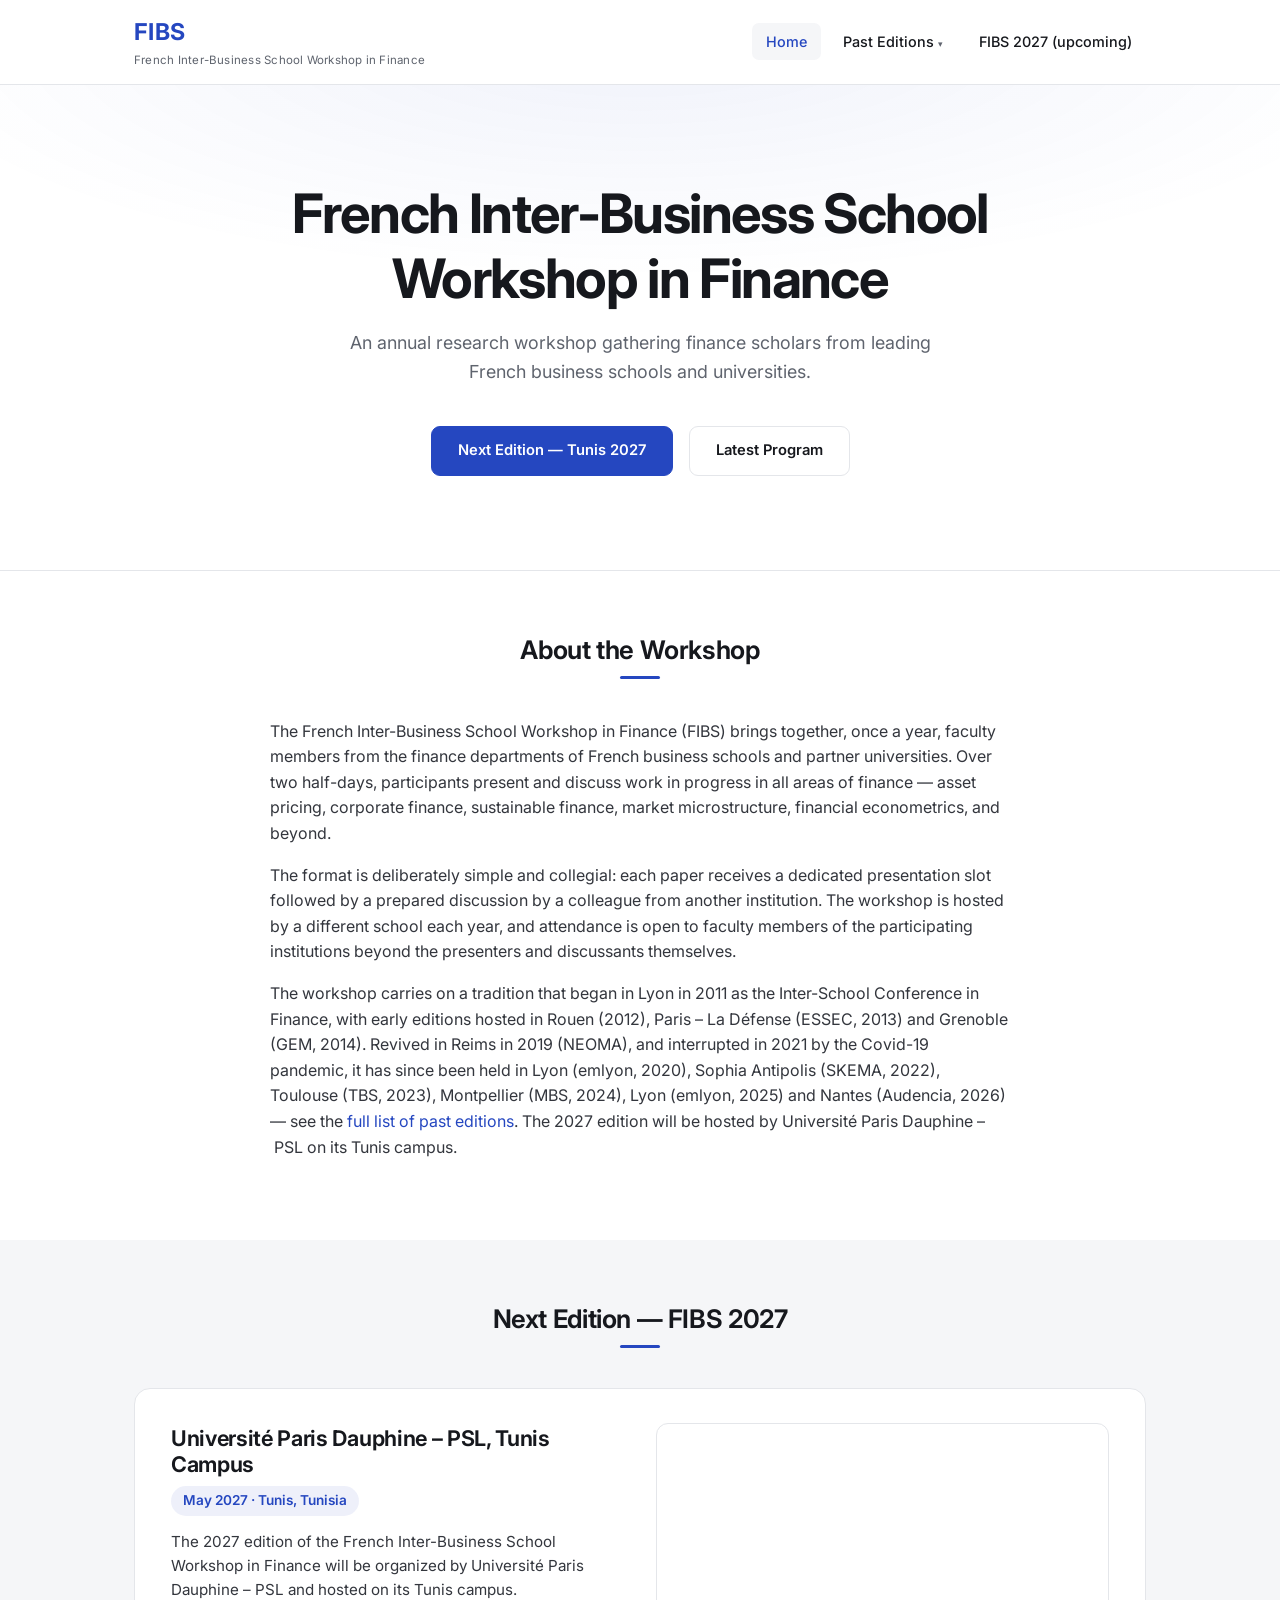
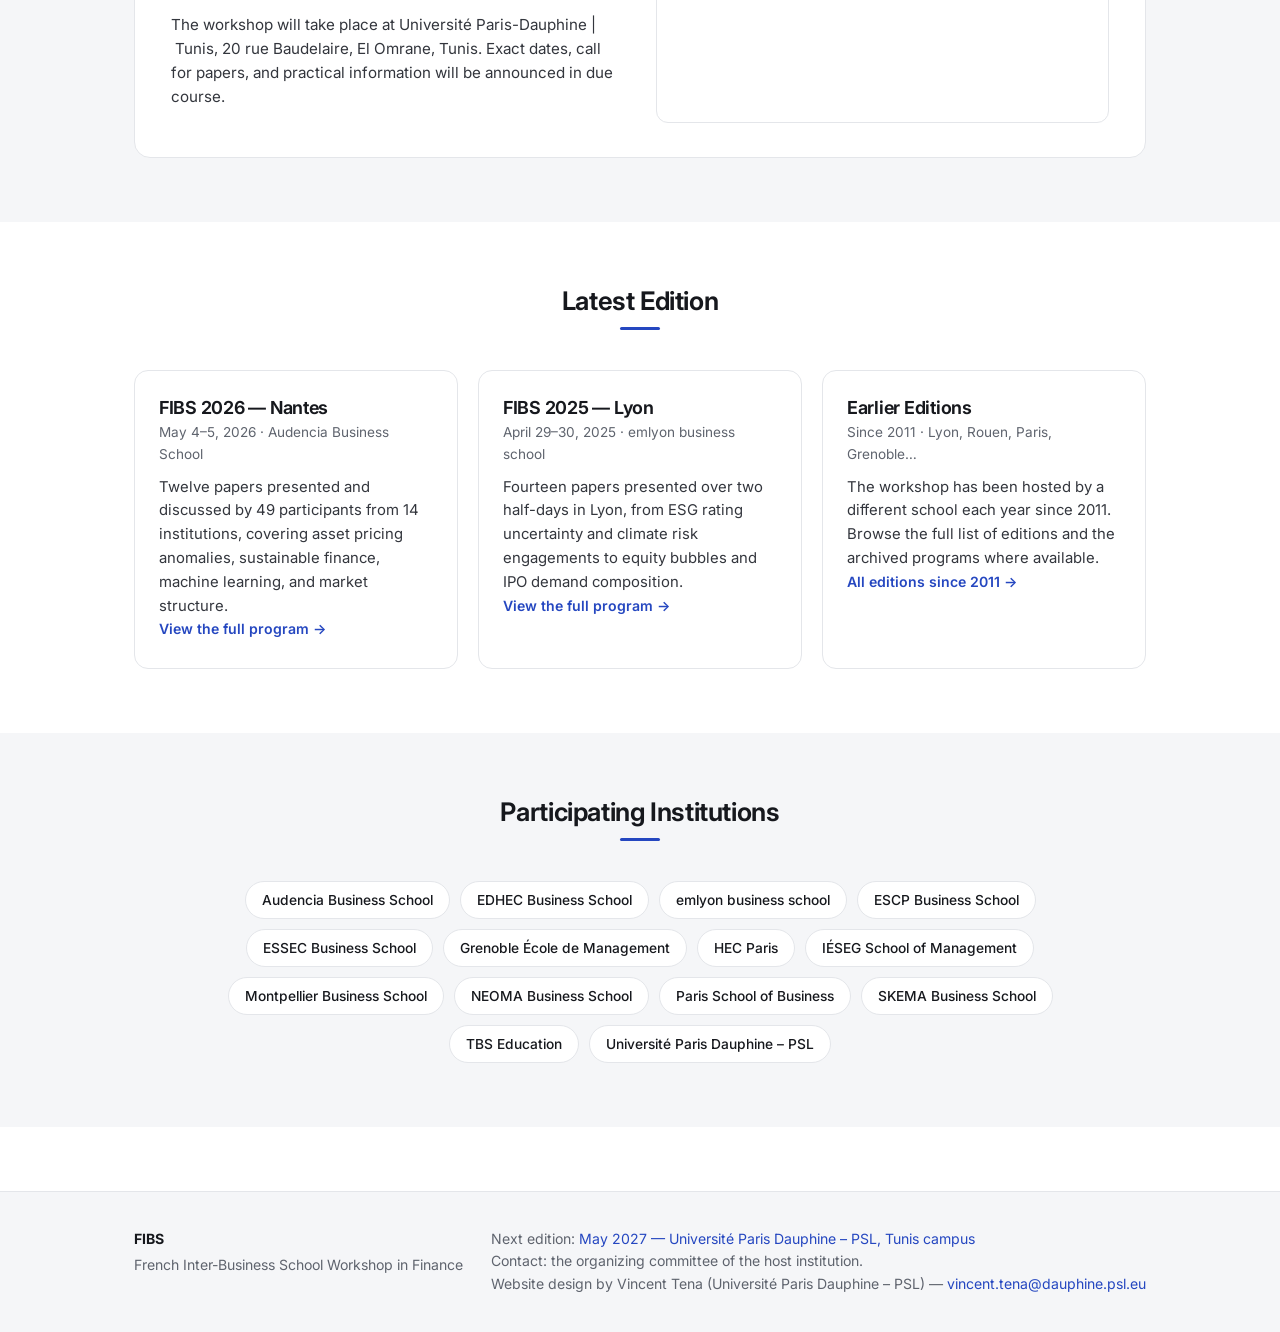
==== index.html @ bb39ef99 "Add files via upload" ====
<!DOCTYPE html>
<html lang="en">
<head>
<meta charset="UTF-8">
<meta name="viewport" content="width=device-width, initial-scale=1.0">
<title>FIBS — French Inter-Business School Workshop in Finance</title>
<meta name="description" content="The French Inter-Business School Workshop in Finance (FIBS) is an annual academic workshop gathering finance researchers from leading French business schools.">
<link rel="preconnect" href="https://fonts.googleapis.com">
<link href="https://fonts.googleapis.com/css2?family=EB+Garamond:ital,wght@0,400;0,500;0,600;1,400&family=Source+Serif+4:ital,wght@0,400;0,600;1,400&display=swap" rel="stylesheet">
<link rel="stylesheet" href="style.css">
</head>
<body>

<header class="site-header">
  <div class="container">
    <div class="brand">
      <a href="index.html"><span class="acronym">FIBS</span></a>
      <span class="full-name">French Inter-Business School Workshop in Finance</span>
    </div>
    <nav class="main-nav">
      <a href="index.html" class="active">Home</a>
      <div class="dropdown">
        <a href="#">Past Editions <span class="caret">▾</span></a>
        <div class="dropdown-menu">
          <a href="fibs-2026.html">FIBS 2026 — Nantes</a>
          <a href="fibs-2025.html">FIBS 2025 — Lyon</a>
          <a href="fibs-2024.html">FIBS 2024 — Montpellier</a>
          <a href="fibs-2023.html">FIBS 2023 — Toulouse</a>
          <a href="fibs-2022.html">IBSFS 2022 — Sophia Antipolis</a>
          <a href="past-editions.html">All editions since 2011 →</a>
        </div>
      </div>
      <a href="index.html#next-edition">FIBS 2027 (upcoming)</a>
    </nav>
  </div>
</header>

<div class="hero">
  <div class="ornament">❦</div>
  <h1>French Inter-Business School<br>Workshop in Finance</h1>
  <p class="subtitle">An annual research workshop gathering finance scholars from leading French business schools and universities.</p>
  <a class="btn solid" href="index.html#next-edition">Next Edition — Tunis 2027</a>
  <a class="btn" href="fibs-2026.html">Latest Program</a>
</div>

<section>
  <div class="container">
    <h2 class="section-title">About the Workshop</h2>
    <div class="section-rule"></div>
    <div class="lead">
      <p>The French Inter-Business School Workshop in Finance (FIBS) brings together, once a year, faculty members from the finance departments of French business schools and partner universities. Over two half-days, participants present and discuss work in progress in all areas of finance — asset pricing, corporate finance, sustainable finance, market microstructure, financial econometrics, and beyond.</p>
      <p>The format is deliberately simple and collegial: each paper receives a dedicated presentation slot followed by a prepared discussion by a colleague from another institution. The workshop is hosted by a different school each year, and attendance is open to faculty members of the participating institutions beyond the presenters and discussants themselves.</p>
      <p>The workshop carries on a tradition that began in Lyon in 2011 as the Inter-School Conference in Finance, with early editions hosted in Rouen (2012), Paris&nbsp;–&nbsp;La&nbsp;Défense (ESSEC, 2013) and Grenoble (GEM, 2014). Revived in Reims in 2019 (NEOMA), and interrupted in 2021 by the Covid-19 pandemic, it has since been held in Lyon (emlyon, 2020), Sophia Antipolis (SKEMA, 2022), Toulouse (TBS, 2023), Montpellier (MBS, 2024), Lyon (emlyon, 2025) and Nantes (Audencia, 2026) — see the <a href="past-editions.html">full list of past editions</a>. The 2027 edition will be hosted by Université Paris Dauphine&nbsp;–&nbsp;PSL on its Tunis campus.</p>
    </div>
  </div>
</section>

<section class="alt" id="next-edition">
  <div class="container">
    <h2 class="section-title">Next Edition — FIBS 2027</h2>
    <div class="section-rule"></div>
    <div class="announce">
      <div>
        <h3>Université Paris Dauphine – PSL, Tunis Campus</h3>
        <div class="when">May 2027 · Tunis, Tunisia</div>
        <p>The 2027 edition of the French Inter-Business School Workshop in Finance will be organized by Université Paris Dauphine&nbsp;–&nbsp;PSL and hosted on its Tunis campus.</p>
        <p>The workshop will take place at Université Paris-Dauphine&nbsp;|&nbsp;Tunis, 20 rue Baudelaire, El Omrane, Tunis. Exact dates, call for papers, and practical information will be announced in due course.</p>
      </div>
      <div class="map-frame">
        <iframe title="Map — Université Paris-Dauphine Tunis"
          src="https://www.google.com/maps?q=Universit%C3%A9%20Paris-Dauphine%20Tunis%2C%2020%20Rue%20Baudelaire%2C%20El%20Omrane%2C%20Tunis&output=embed"
          loading="lazy" referrerpolicy="no-referrer-when-downgrade" allowfullscreen></iframe>
      </div>
    </div>
  </div>
</section>

<section>
  <div class="container">
    <h2 class="section-title">Latest Edition</h2>
    <div class="section-rule"></div>
    <div class="card-grid">
      <div class="card">
        <h3>FIBS 2026 — Nantes</h3>
        <div class="meta">May 4–5, 2026 · Audencia Business School</div>
        <p>Twelve papers presented and discussed by 49 participants from 14 institutions, covering asset pricing anomalies, sustainable finance, machine learning, and market structure.</p>
        <p><a class="more" href="fibs-2026.html">View the full program →</a></p>
      </div>
      <div class="card">
        <h3>FIBS 2025 — Lyon</h3>
        <div class="meta">April 29–30, 2025 · emlyon business school</div>
        <p>Fourteen papers presented over two half-days in Lyon, from ESG rating uncertainty and climate risk engagements to equity bubbles and IPO demand composition.</p>
        <p><a class="more" href="fibs-2025.html">View the full program →</a></p>
      </div>
      <div class="card">
        <h3>Earlier Editions</h3>
        <div class="meta">Since 2011 · Lyon, Rouen, Paris, Grenoble…</div>
        <p>The workshop has been hosted by a different school each year since 2011. Browse the full list of editions and the archived programs where available.</p>
        <p><a class="more" href="past-editions.html">All editions since 2011 →</a></p>
      </div>
    </div>
  </div>
</section>

<section class="alt">
  <div class="container">
    <h2 class="section-title">Participating Institutions</h2>
    <div class="section-rule"></div>
    <div class="schools">
      <span class="school-chip">Audencia Business School</span>
      <span class="school-chip">EDHEC Business School</span>
      <span class="school-chip">emlyon business school</span>
      <span class="school-chip">ESCP Business School</span>
      <span class="school-chip">ESSEC Business School</span>
      <span class="school-chip">Grenoble École de Management</span>
      <span class="school-chip">HEC Paris</span>
      <span class="school-chip">IÉSEG School of Management</span>
      <span class="school-chip">Montpellier Business School</span>
      <span class="school-chip">NEOMA Business School</span>
      <span class="school-chip">Paris School of Business</span>
      <span class="school-chip">SKEMA Business School</span>
      <span class="school-chip">TBS Education</span>
      <span class="school-chip">Université Paris Dauphine – PSL</span>
    </div>
  </div>
</section>

<footer>
  <div class="container">
    <div>
      <div class="foot-title">FIBS</div>
      French Inter-Business School Workshop in Finance
    </div>
    <div>
      Next edition: <a href="index.html#next-edition">May 2027 — Université Paris Dauphine – PSL, Tunis campus</a><br>
      Contact: the organizing committee of the host institution.<br>
      Website design by Vincent Tena (Université Paris Dauphine – PSL) — <a href="mailto:vincent.tena@dauphine.psl.eu">vincent.tena@dauphine.psl.eu</a>
    </div>
  </div>
</footer>

</body>
</html>
---- style.css ----
/* ===========================================================
   FIBS — Template 2 : Moderne épuré
   Sans-serif, fond blanc, un seul accent de couleur
   =========================================================== */
@import url('https://fonts.googleapis.com/css2?family=Inter:ital,opsz,wght@0,14..32,400;0,14..32,500;0,14..32,600;0,14..32,700;1,14..32,400&display=swap');

:root {
  --accent: #2547c0;        /* bleu de France */
  --accent-dark: #1b3590;
  --ink: #16181d;
  --muted: #5f646e;
  --bg: #ffffff;
  --bg-soft: #f5f6f8;
  --rule: #e4e6ea;
  --card: #ffffff;
}

* { margin: 0; padding: 0; box-sizing: border-box; }

html { scroll-behavior: smooth; }

body {
  font-family: "Inter", -apple-system, "Segoe UI", Helvetica, Arial, sans-serif;
  background: var(--bg);
  color: var(--ink);
  line-height: 1.6;
  font-size: 16px;
}

h1, h2, h3, h4 {
  font-family: "Inter", sans-serif;
  font-weight: 650;
  color: var(--ink);
  line-height: 1.2;
  letter-spacing: -0.015em;
}

a { color: var(--accent); text-decoration: none; }
a:hover { text-decoration: underline; }

.container { max-width: 1060px; margin: 0 auto; padding: 0 24px; }

/* ---------- Header ---------- */
.site-header {
  background: #fff;
  border-bottom: 1px solid var(--rule);
  position: sticky;
  top: 0;
  z-index: 100;
}

.site-header .container {
  display: flex;
  align-items: center;
  justify-content: space-between;
  flex-wrap: wrap;
  padding-top: 14px;
  padding-bottom: 14px;
}

.brand a { text-decoration: none; }

.brand .acronym {
  font-size: 1.45rem;
  font-weight: 700;
  letter-spacing: 0.02em;
  color: var(--accent);
}

.brand .full-name {
  display: block;
  font-size: 0.72rem;
  color: var(--muted);
  letter-spacing: 0.02em;
}

nav.main-nav { display: flex; gap: 8px; flex-wrap: wrap; align-items: center; }

nav.main-nav a {
  color: var(--ink);
  font-size: 0.9rem;
  font-weight: 500;
  padding: 7px 14px;
  border-radius: 7px;
}

nav.main-nav a:hover { background: var(--bg-soft); text-decoration: none; }
nav.main-nav a.active { background: var(--bg-soft); color: var(--accent); }

/* Dropdown */
.dropdown { position: relative; }

.dropdown > a .caret { font-size: 0.65em; color: var(--muted); }

.dropdown-menu {
  display: none;
  position: absolute;
  top: 100%;
  left: 0;
  margin-top: 4px;
  background: #fff;
  border: 1px solid var(--rule);
  border-radius: 10px;
  min-width: 230px;
  z-index: 50;
  padding: 6px;
  box-shadow: 0 10px 30px rgba(20, 24, 40, 0.12);
}

.dropdown::after { content: ""; position: absolute; top: 100%; left: 0; right: 0; height: 8px; }

.dropdown:hover .dropdown-menu,
.dropdown:focus-within .dropdown-menu { display: block; }

.dropdown-menu a {
  display: block;
  padding: 8px 12px;
  border-radius: 6px;
  font-size: 0.88rem;
  color: var(--ink);
}

.dropdown-menu a:hover { background: var(--bg-soft); }
.dropdown-menu a.active { color: var(--accent); background: var(--bg-soft); }

/* ---------- Hero ---------- */
.hero {
  text-align: center;
  padding: 96px 24px 88px;
  background:
    radial-gradient(ellipse 60% 50% at 50% -10%, rgba(37, 71, 192, 0.07), transparent),
    #fff;
  border-bottom: 1px solid var(--rule);
}

.hero .ornament { display: none; }

.hero h1 {
  font-size: clamp(2.1rem, 5vw, 3.4rem);
  font-weight: 700;
  letter-spacing: -0.03em;
  margin-bottom: 18px;
}

.hero .subtitle {
  color: var(--muted);
  font-size: 1.12rem;
  max-width: 620px;
  margin: 0 auto 34px;
}

.btn {
  display: inline-block;
  margin: 6px 6px;
  padding: 12px 26px;
  border-radius: 9px;
  border: 1px solid var(--rule);
  color: var(--ink);
  font-size: 0.92rem;
  font-weight: 600;
  transition: all 0.15s;
}

.btn:hover { border-color: var(--accent); color: var(--accent); text-decoration: none; }

.btn.solid { background: var(--accent); border-color: var(--accent); color: #fff; }
.btn.solid:hover { background: var(--accent-dark); color: #fff; }

/* ---------- Sections ---------- */
section { padding: 64px 0; }

section.alt { background: var(--bg-soft); }

.section-title { font-size: 1.6rem; text-align: center; margin-bottom: 10px; }

.section-rule { width: 40px; height: 3px; border-radius: 2px; background: var(--accent); margin: 0 auto 40px; }

.lead { max-width: 740px; margin: 0 auto; }

.lead p { margin-bottom: 16px; color: #33363d; }

/* ---------- Cards ---------- */
.card-grid {
  display: grid;
  grid-template-columns: repeat(auto-fit, minmax(270px, 1fr));
  gap: 20px;
}

.card {
  background: var(--card);
  border: 1px solid var(--rule);
  border-radius: 14px;
  padding: 26px 24px;
  transition: box-shadow 0.15s, transform 0.15s;
}

.card:hover { box-shadow: 0 12px 30px rgba(20, 24, 40, 0.08); transform: translateY(-2px); }

.card h3 { font-size: 1.12rem; margin-bottom: 4px; }

.card .meta { color: var(--muted); font-size: 0.85rem; margin-bottom: 10px; }

.card p { font-size: 0.93rem; color: #33363d; }

.card a.more { font-size: 0.88rem; font-weight: 600; }

/* ---------- Announcement ---------- */
.announce {
  background: var(--card);
  border: 1px solid var(--rule);
  border-radius: 16px;
  padding: 34px 36px;
  display: grid;
  grid-template-columns: 1fr 1fr;
  gap: 32px;
  align-items: center;
}

.announce h3 { font-size: 1.35rem; margin-bottom: 8px; }

.announce .when {
  display: inline-block;
  background: rgba(37, 71, 192, 0.08);
  color: var(--accent);
  font-size: 0.85rem;
  font-weight: 600;
  padding: 4px 12px;
  border-radius: 999px;
  margin-bottom: 14px;
}

.announce p { margin-bottom: 10px; font-size: 0.95rem; color: #33363d; }

.map-frame { width: 100%; height: 300px; border-radius: 12px; overflow: hidden; border: 1px solid var(--rule); }

.map-frame iframe { width: 100%; height: 100%; border: 0; }

@media (max-width: 760px) { .announce { grid-template-columns: 1fr; } }

/* ---------- Schools ---------- */
.schools {
  display: flex;
  flex-wrap: wrap;
  justify-content: center;
  gap: 10px;
  max-width: 860px;
  margin: 0 auto;
}

.school-chip {
  background: #fff;
  border: 1px solid var(--rule);
  border-radius: 999px;
  padding: 7px 16px;
  font-size: 0.86rem;
  font-weight: 500;
  color: var(--ink);
}

/* ---------- Page head ---------- */
.page-head {
  text-align: center;
  padding: 60px 24px 52px;
  background:
    radial-gradient(ellipse 60% 60% at 50% -10%, rgba(37, 71, 192, 0.07), transparent),
    #fff;
  border-bottom: 1px solid var(--rule);
}

.page-head h1 { font-size: 2.1rem; letter-spacing: -0.02em; }

.page-head .sub { color: var(--muted); margin-top: 8px; font-size: 0.98rem; }

/* ---------- Program tables ---------- */
.day-title { font-size: 1.25rem; margin: 44px 0 4px; }

.day-title small { color: var(--muted); font-size: 0.88rem; font-weight: 400; }

table.program {
  width: 100%;
  border-collapse: separate;
  border-spacing: 0;
  margin-top: 14px;
  background: #fff;
  border: 1px solid var(--rule);
  border-radius: 12px;
  overflow: hidden;
}

table.program th {
  background: var(--bg-soft);
  color: var(--muted);
  text-align: left;
  font-weight: 600;
  font-size: 0.78rem;
  text-transform: uppercase;
  letter-spacing: 0.06em;
  padding: 10px 16px;
}

table.program td {
  padding: 13px 16px;
  border-top: 1px solid var(--rule);
  vertical-align: top;
  font-size: 0.92rem;
}

table.program td.time {
  white-space: nowrap;
  color: var(--accent);
  font-weight: 600;
  font-size: 0.84rem;
  width: 120px;
}

table.program tr.break td { background: var(--bg-soft); color: var(--muted); font-size: 0.88rem; }

table.program .paper { font-weight: 600; }

table.program .who { color: #33363d; }

table.program .disc { color: var(--muted); font-size: 0.85rem; }

/* ---------- Participants ---------- */
.participants-grid {
  display: grid;
  grid-template-columns: repeat(auto-fill, minmax(215px, 1fr));
  gap: 16px;
  margin-top: 20px;
}

.pgroup {
  background: #fff;
  border: 1px solid var(--rule);
  border-radius: 12px;
  padding: 16px 18px;
}

.pgroup h4 {
  font-size: 0.92rem;
  color: var(--accent);
  padding-bottom: 6px;
  border-bottom: 1px solid var(--rule);
  margin-bottom: 8px;
}

.pgroup ul { list-style: none; }

.pgroup li { font-size: 0.86rem; padding: 2px 0; color: #33363d; }

.legend { color: var(--muted); font-size: 0.84rem; text-align: center; margin-top: 18px; }

/* ---------- Footer ---------- */
footer {
  background: var(--bg-soft);
  border-top: 1px solid var(--rule);
  color: var(--muted);
  padding: 36px 0;
  margin-top: 64px;
  font-size: 0.88rem;
}

footer .container { display: flex; justify-content: space-between; flex-wrap: wrap; gap: 16px; }

footer a { color: var(--accent); }

footer .foot-title { font-weight: 700; color: var(--ink); margin-bottom: 4px; }

@media (max-width: 640px) {
  .site-header .container { flex-direction: column; gap: 10px; }
  table.program td.time { width: auto; }
}
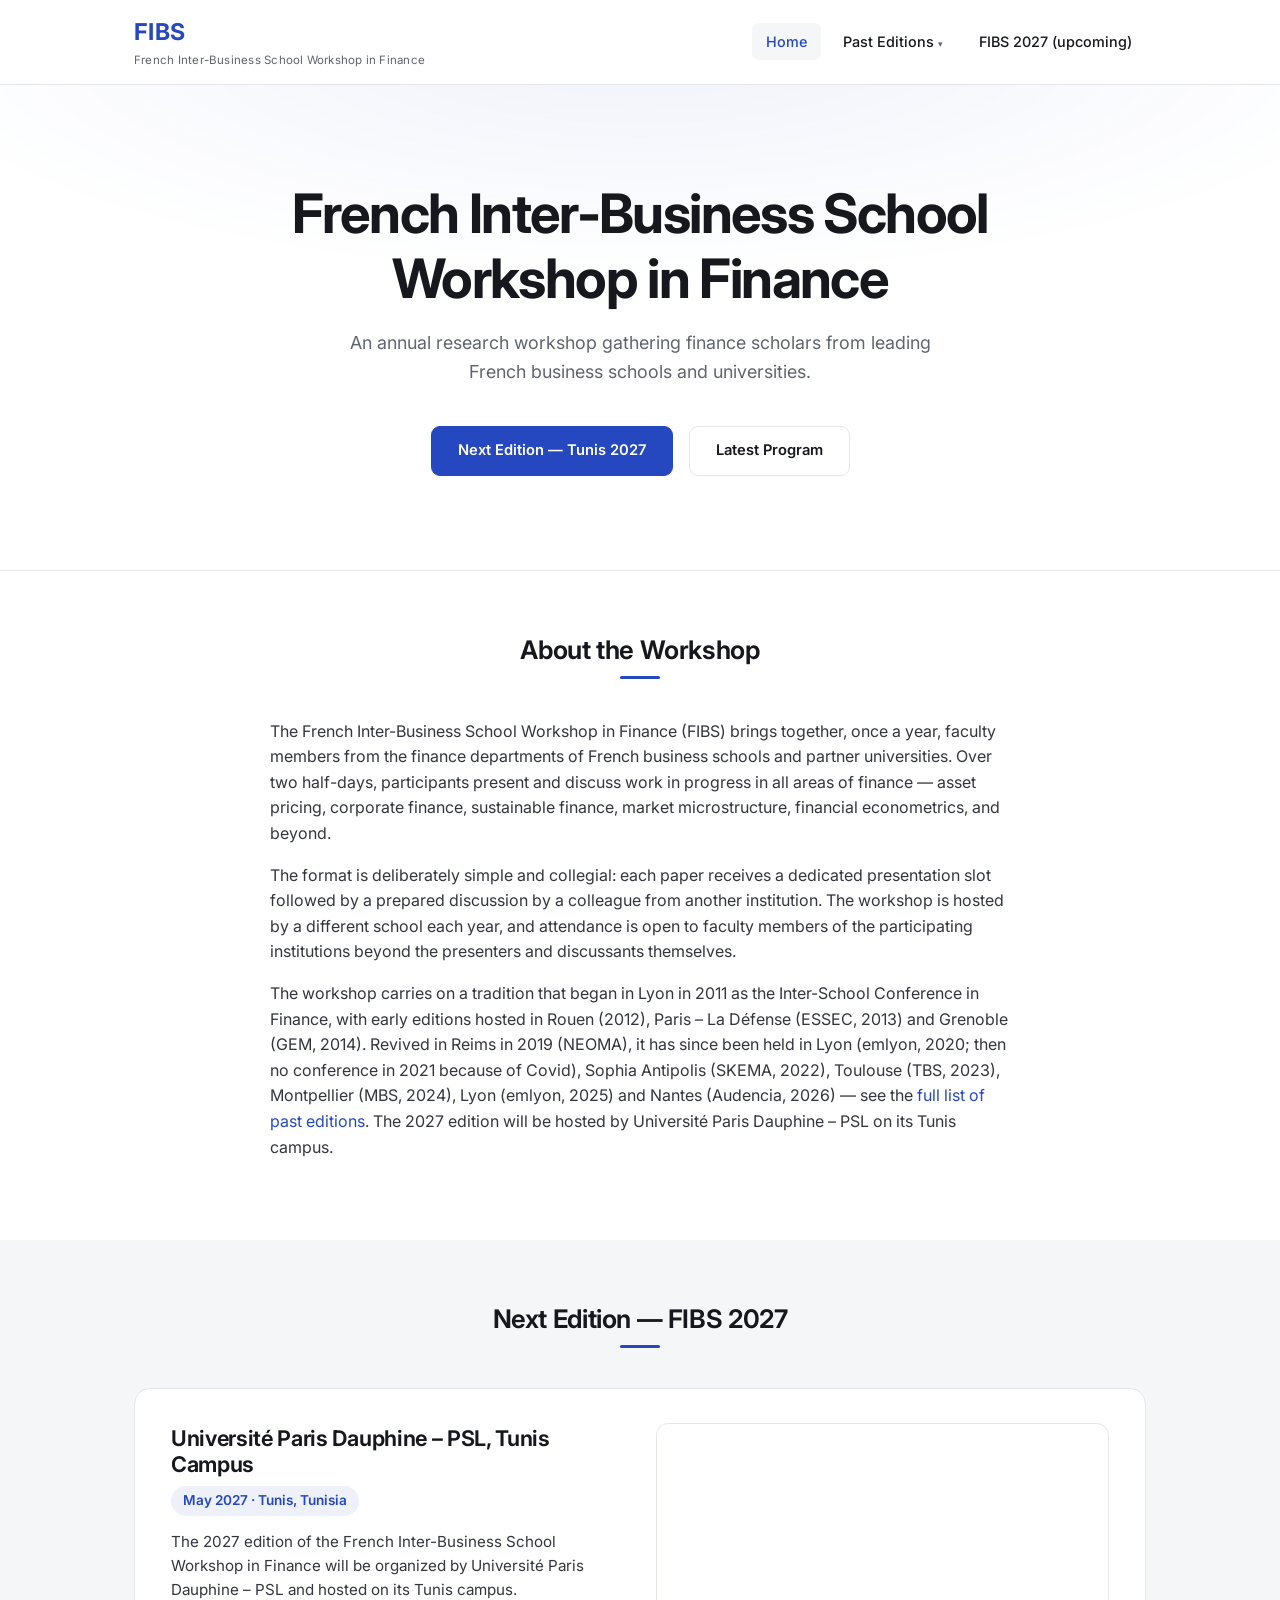
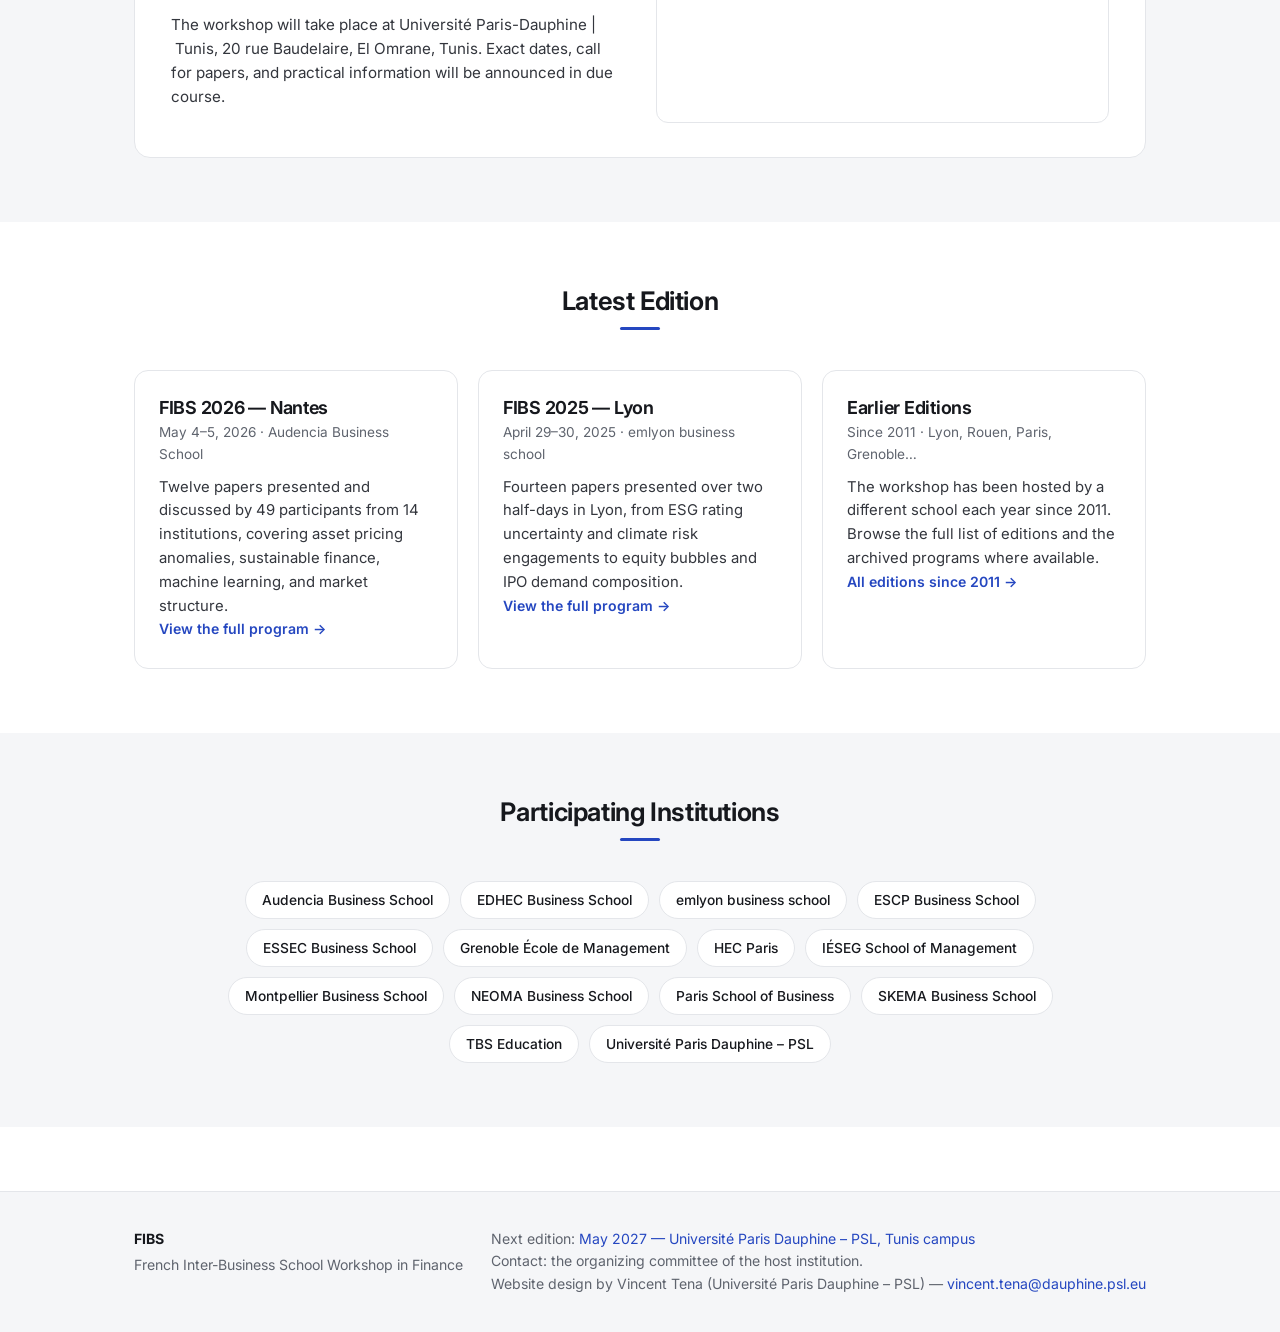
==== commit f89258a0: "Update index.html" ====
--- a/index.html
+++ b/index.html
@@ -50,7 +50,7 @@
     <div class="lead">
       <p>The French Inter-Business School Workshop in Finance (FIBS) brings together, once a year, faculty members from the finance departments of French business schools and partner universities. Over two half-days, participants present and discuss work in progress in all areas of finance — asset pricing, corporate finance, sustainable finance, market microstructure, financial econometrics, and beyond.</p>
       <p>The format is deliberately simple and collegial: each paper receives a dedicated presentation slot followed by a prepared discussion by a colleague from another institution. The workshop is hosted by a different school each year, and attendance is open to faculty members of the participating institutions beyond the presenters and discussants themselves.</p>
-      <p>The workshop carries on a tradition that began in Lyon in 2011 as the Inter-School Conference in Finance, with early editions hosted in Rouen (2012), Paris&nbsp;–&nbsp;La&nbsp;Défense (ESSEC, 2013) and Grenoble (GEM, 2014). Revived in Reims in 2019 (NEOMA), and interrupted in 2021 by the Covid-19 pandemic, it has since been held in Lyon (emlyon, 2020), Sophia Antipolis (SKEMA, 2022), Toulouse (TBS, 2023), Montpellier (MBS, 2024), Lyon (emlyon, 2025) and Nantes (Audencia, 2026) — see the <a href="past-editions.html">full list of past editions</a>. The 2027 edition will be hosted by Université Paris Dauphine&nbsp;–&nbsp;PSL on its Tunis campus.</p>
+      <p>The workshop carries on a tradition that began in Lyon in 2011 as the Inter-School Conference in Finance, with early editions hosted in Rouen (2012), Paris&nbsp;–&nbsp;La&nbsp;Défense (ESSEC, 2013) and Grenoble (GEM, 2014). Revived in Reims in 2019 (NEOMA), it has since been held in Lyon (emlyon, 2020; then no conference in 2021 because of Covid), Sophia Antipolis (SKEMA, 2022), Toulouse (TBS, 2023), Montpellier (MBS, 2024), Lyon (emlyon, 2025) and Nantes (Audencia, 2026) — see the <a href="past-editions.html">full list of past editions</a>. The 2027 edition will be hosted by Université Paris Dauphine&nbsp;–&nbsp;PSL on its Tunis campus.</p>
     </div>
   </div>
 </section>
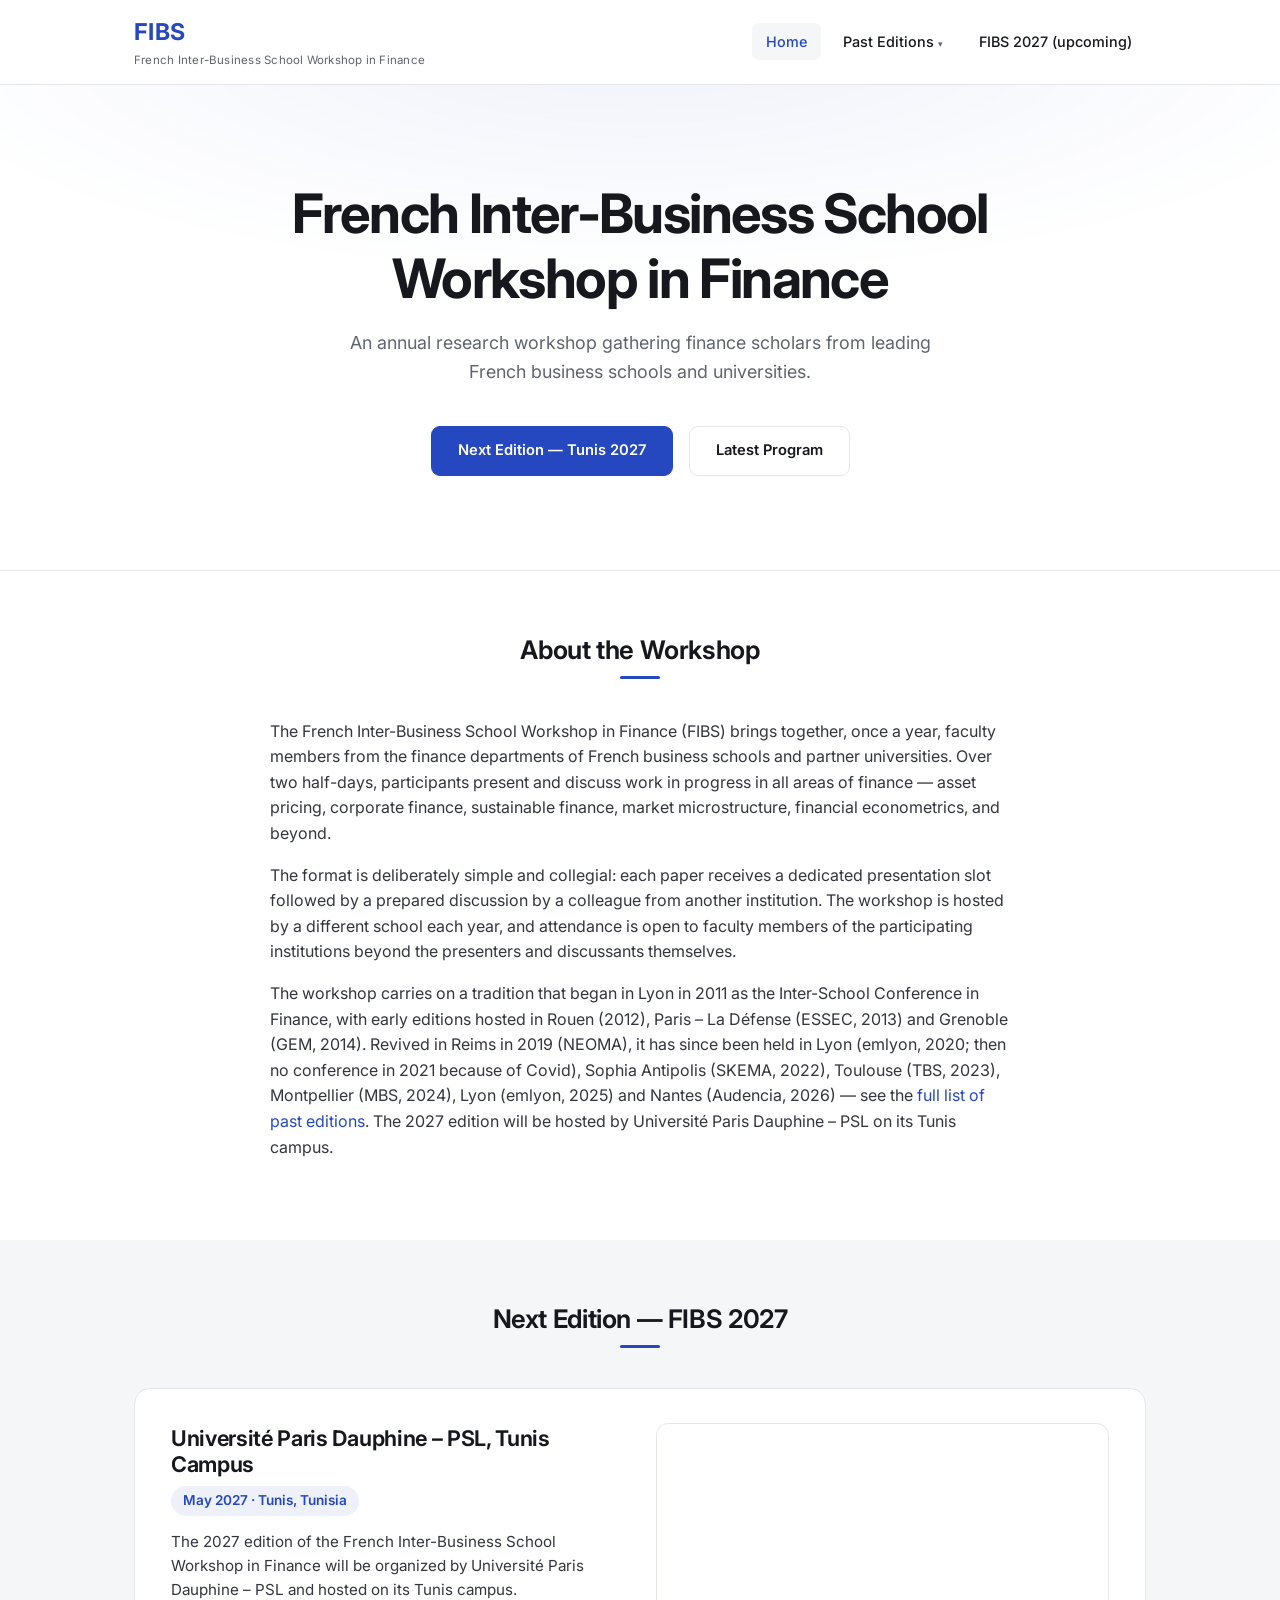
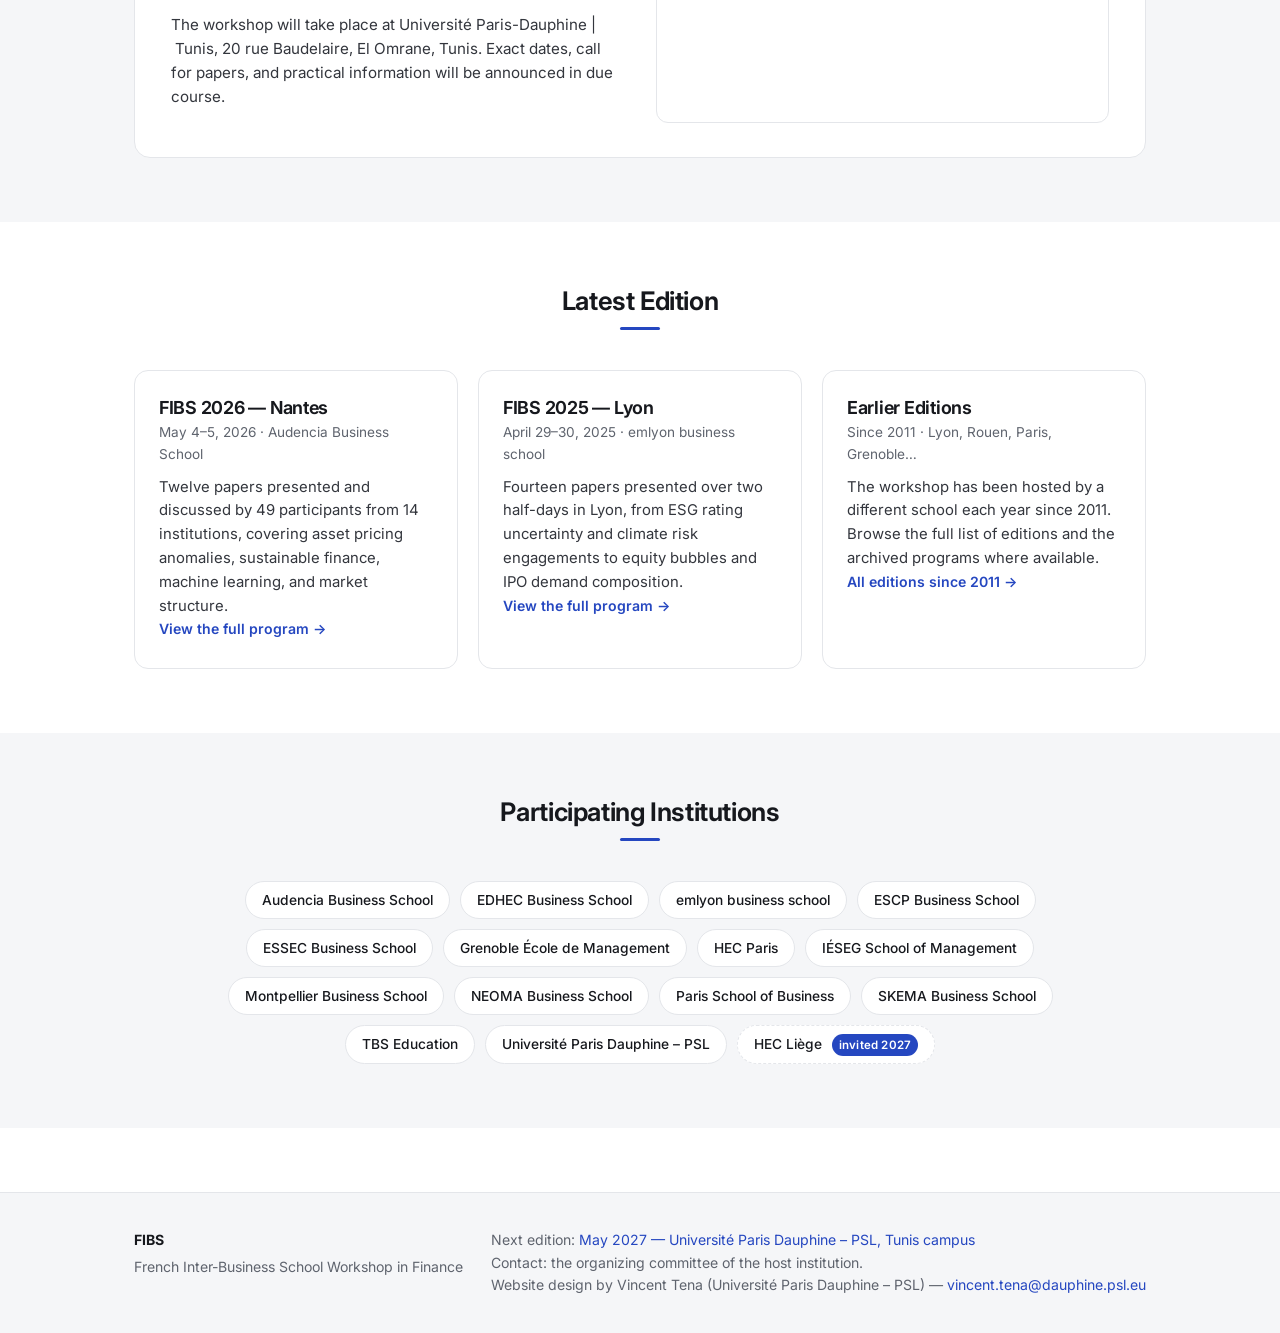
==== commit 67601d32: "Add school links, HEC Liège invited badge, fix PSB URL" ====
--- a/index.html
+++ b/index.html
@@ -107,20 +107,21 @@
     <h2 class="section-title">Participating Institutions</h2>
     <div class="section-rule"></div>
     <div class="schools">
-      <span class="school-chip">Audencia Business School</span>
-      <span class="school-chip">EDHEC Business School</span>
-      <span class="school-chip">emlyon business school</span>
-      <span class="school-chip">ESCP Business School</span>
-      <span class="school-chip">ESSEC Business School</span>
-      <span class="school-chip">Grenoble École de Management</span>
-      <span class="school-chip">HEC Paris</span>
-      <span class="school-chip">IÉSEG School of Management</span>
-      <span class="school-chip">Montpellier Business School</span>
-      <span class="school-chip">NEOMA Business School</span>
-      <span class="school-chip">Paris School of Business</span>
-      <span class="school-chip">SKEMA Business School</span>
-      <span class="school-chip">TBS Education</span>
-      <span class="school-chip">Université Paris Dauphine – PSL</span>
+      <a class="school-chip" href="https://www.audencia.com" target="_blank" rel="noopener">Audencia Business School</a>
+      <a class="school-chip" href="https://www.edhec.edu" target="_blank" rel="noopener">EDHEC Business School</a>
+      <a class="school-chip" href="https://em-lyon.com" target="_blank" rel="noopener">emlyon business school</a>
+      <a class="school-chip" href="https://escp.eu" target="_blank" rel="noopener">ESCP Business School</a>
+      <a class="school-chip" href="https://www.essec.edu" target="_blank" rel="noopener">ESSEC Business School</a>
+      <a class="school-chip" href="https://www.grenoble-em.com" target="_blank" rel="noopener">Grenoble École de Management</a>
+      <a class="school-chip" href="https://www.hec.edu" target="_blank" rel="noopener">HEC Paris</a>
+      <a class="school-chip" href="https://www.ieseg.fr" target="_blank" rel="noopener">IÉSEG School of Management</a>
+      <a class="school-chip" href="https://www.montpellier-bs.com" target="_blank" rel="noopener">Montpellier Business School</a>
+      <a class="school-chip" href="https://www.neoma-bs.fr" target="_blank" rel="noopener">NEOMA Business School</a>
+      <a class="school-chip" href="https://www.psbedu.paris/fr" target="_blank" rel="noopener">Paris School of Business</a>
+      <a class="school-chip" href="https://www.skema.edu" target="_blank" rel="noopener">SKEMA Business School</a>
+      <a class="school-chip" href="https://www.tbs-education.fr" target="_blank" rel="noopener">TBS Education</a>
+      <a class="school-chip" href="https://www.dauphine.psl.eu" target="_blank" rel="noopener">Université Paris Dauphine – PSL</a>
+      <a class="school-chip school-chip--invited" href="https://www.hec.uliege.be" target="_blank" rel="noopener">HEC Liège <span class="invited-badge">invited 2027</span></a>
     </div>
   </div>
 </section>
--- a/style.css
+++ b/style.css
@@ -255,6 +255,31 @@
   font-size: 0.86rem;
   font-weight: 500;
   color: var(--ink);
+  text-decoration: none;
+  transition: border-color 0.15s, box-shadow 0.15s;
+}
+
+a.school-chip:hover {
+  border-color: var(--accent);
+  box-shadow: 0 0 0 2px rgba(37, 71, 192, 0.1);
+  color: var(--accent);
+}
+
+.school-chip--invited {
+  border-style: dashed;
+}
+
+.invited-badge {
+  display: inline-block;
+  margin-left: 6px;
+  background: var(--accent);
+  color: #fff;
+  font-size: 0.72rem;
+  font-weight: 600;
+  padding: 2px 7px;
+  border-radius: 999px;
+  vertical-align: middle;
+  letter-spacing: 0.02em;
 }
 
 /* ---------- Page head ---------- */
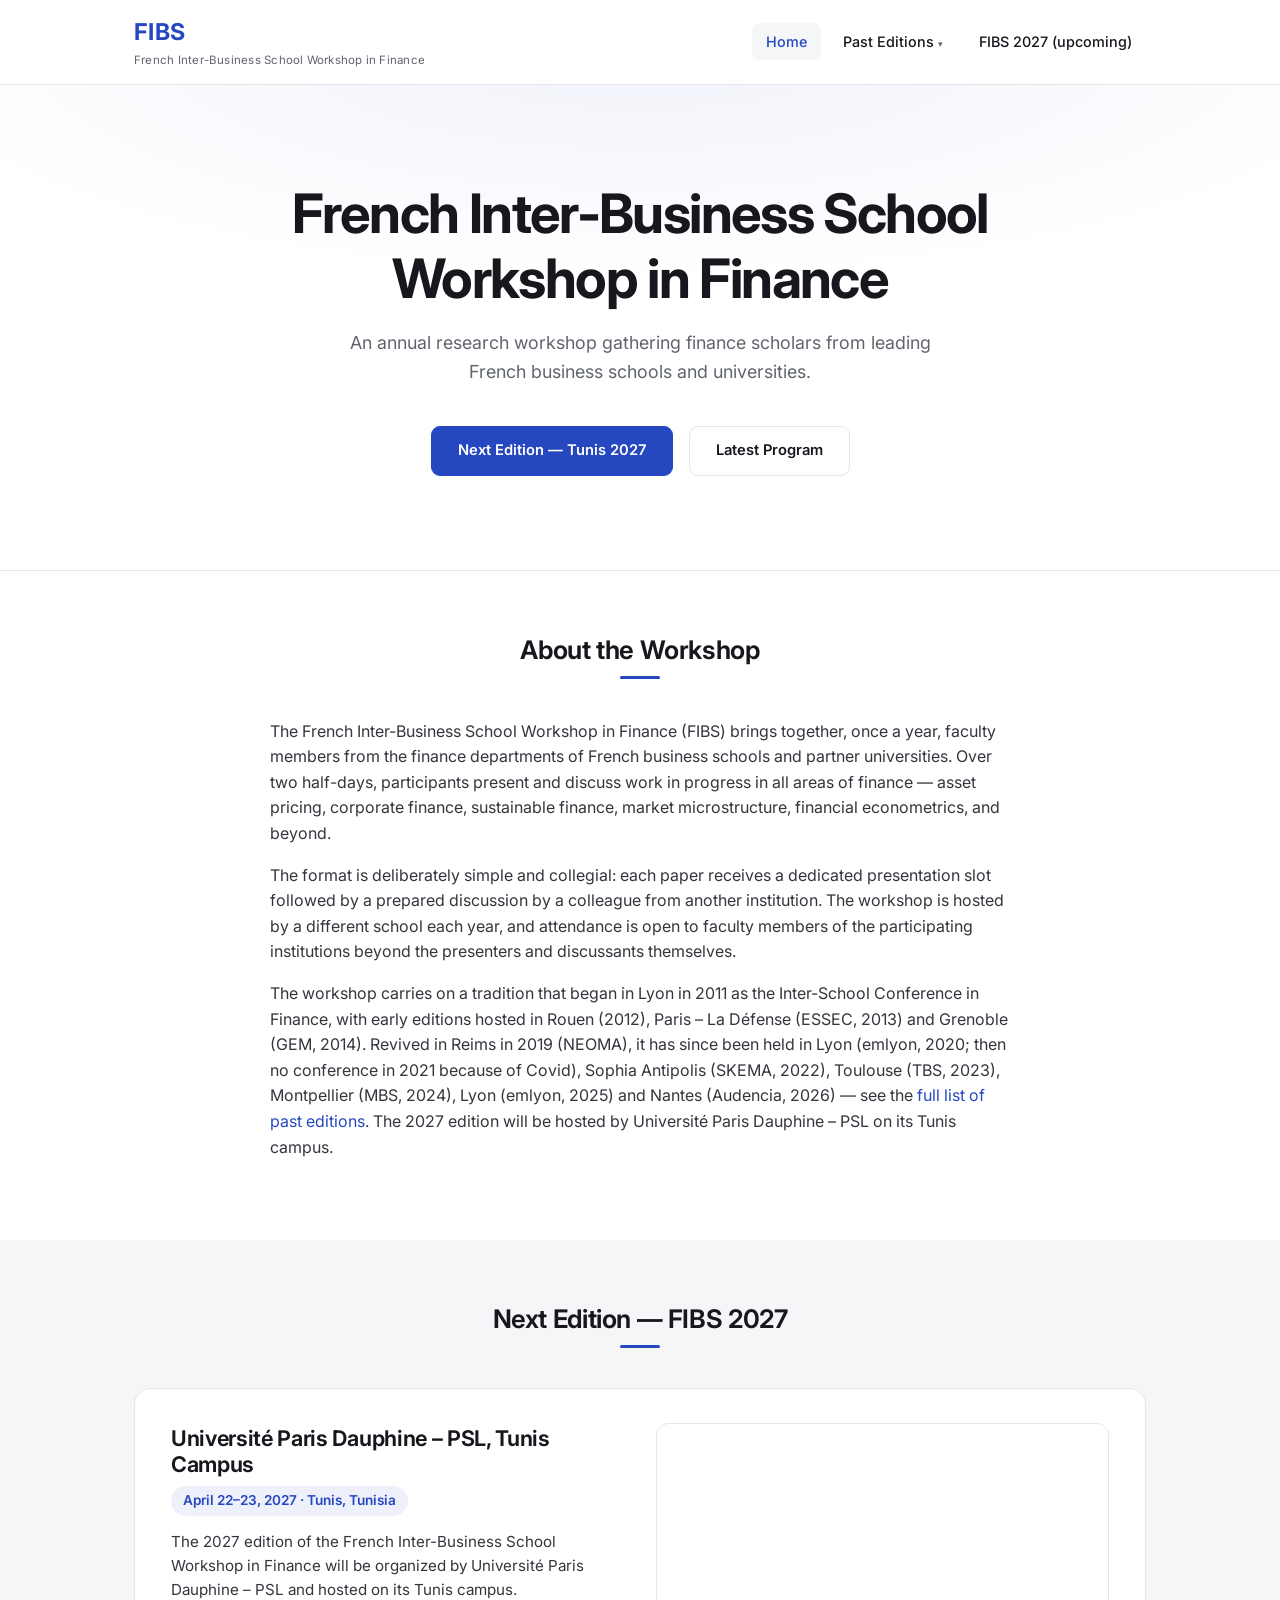
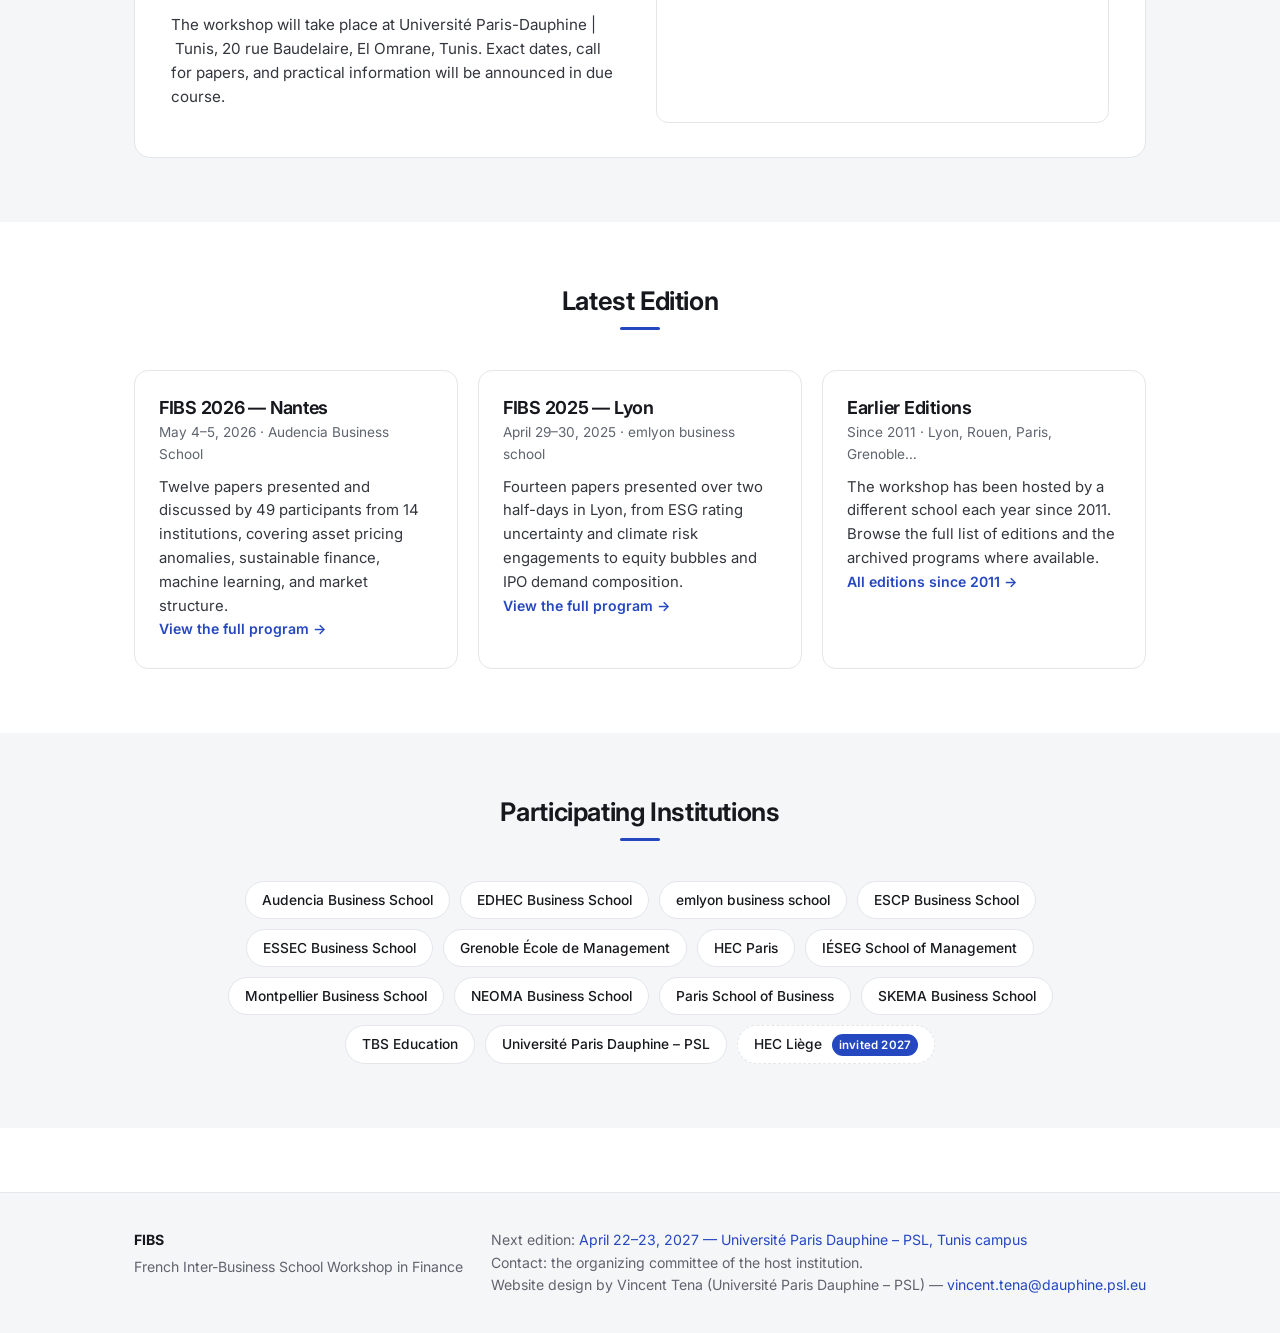
==== commit 65a1a4a7: "Update 2027 dates to April 22-23" ====
--- a/index.html
+++ b/index.html
@@ -62,7 +62,7 @@
     <div class="announce">
       <div>
         <h3>Université Paris Dauphine – PSL, Tunis Campus</h3>
-        <div class="when">May 2027 · Tunis, Tunisia</div>
+        <div class="when">April 22–23, 2027 · Tunis, Tunisia</div>
         <p>The 2027 edition of the French Inter-Business School Workshop in Finance will be organized by Université Paris Dauphine&nbsp;–&nbsp;PSL and hosted on its Tunis campus.</p>
         <p>The workshop will take place at Université Paris-Dauphine&nbsp;|&nbsp;Tunis, 20 rue Baudelaire, El Omrane, Tunis. Exact dates, call for papers, and practical information will be announced in due course.</p>
       </div>
@@ -133,7 +133,7 @@
       French Inter-Business School Workshop in Finance
     </div>
     <div>
-      Next edition: <a href="index.html#next-edition">May 2027 — Université Paris Dauphine – PSL, Tunis campus</a><br>
+      Next edition: <a href="index.html#next-edition">April 22–23, 2027 — Université Paris Dauphine – PSL, Tunis campus</a><br>
       Contact: the organizing committee of the host institution.<br>
       Website design by Vincent Tena (Université Paris Dauphine – PSL) — <a href="mailto:vincent.tena@dauphine.psl.eu">vincent.tena@dauphine.psl.eu</a>
     </div>
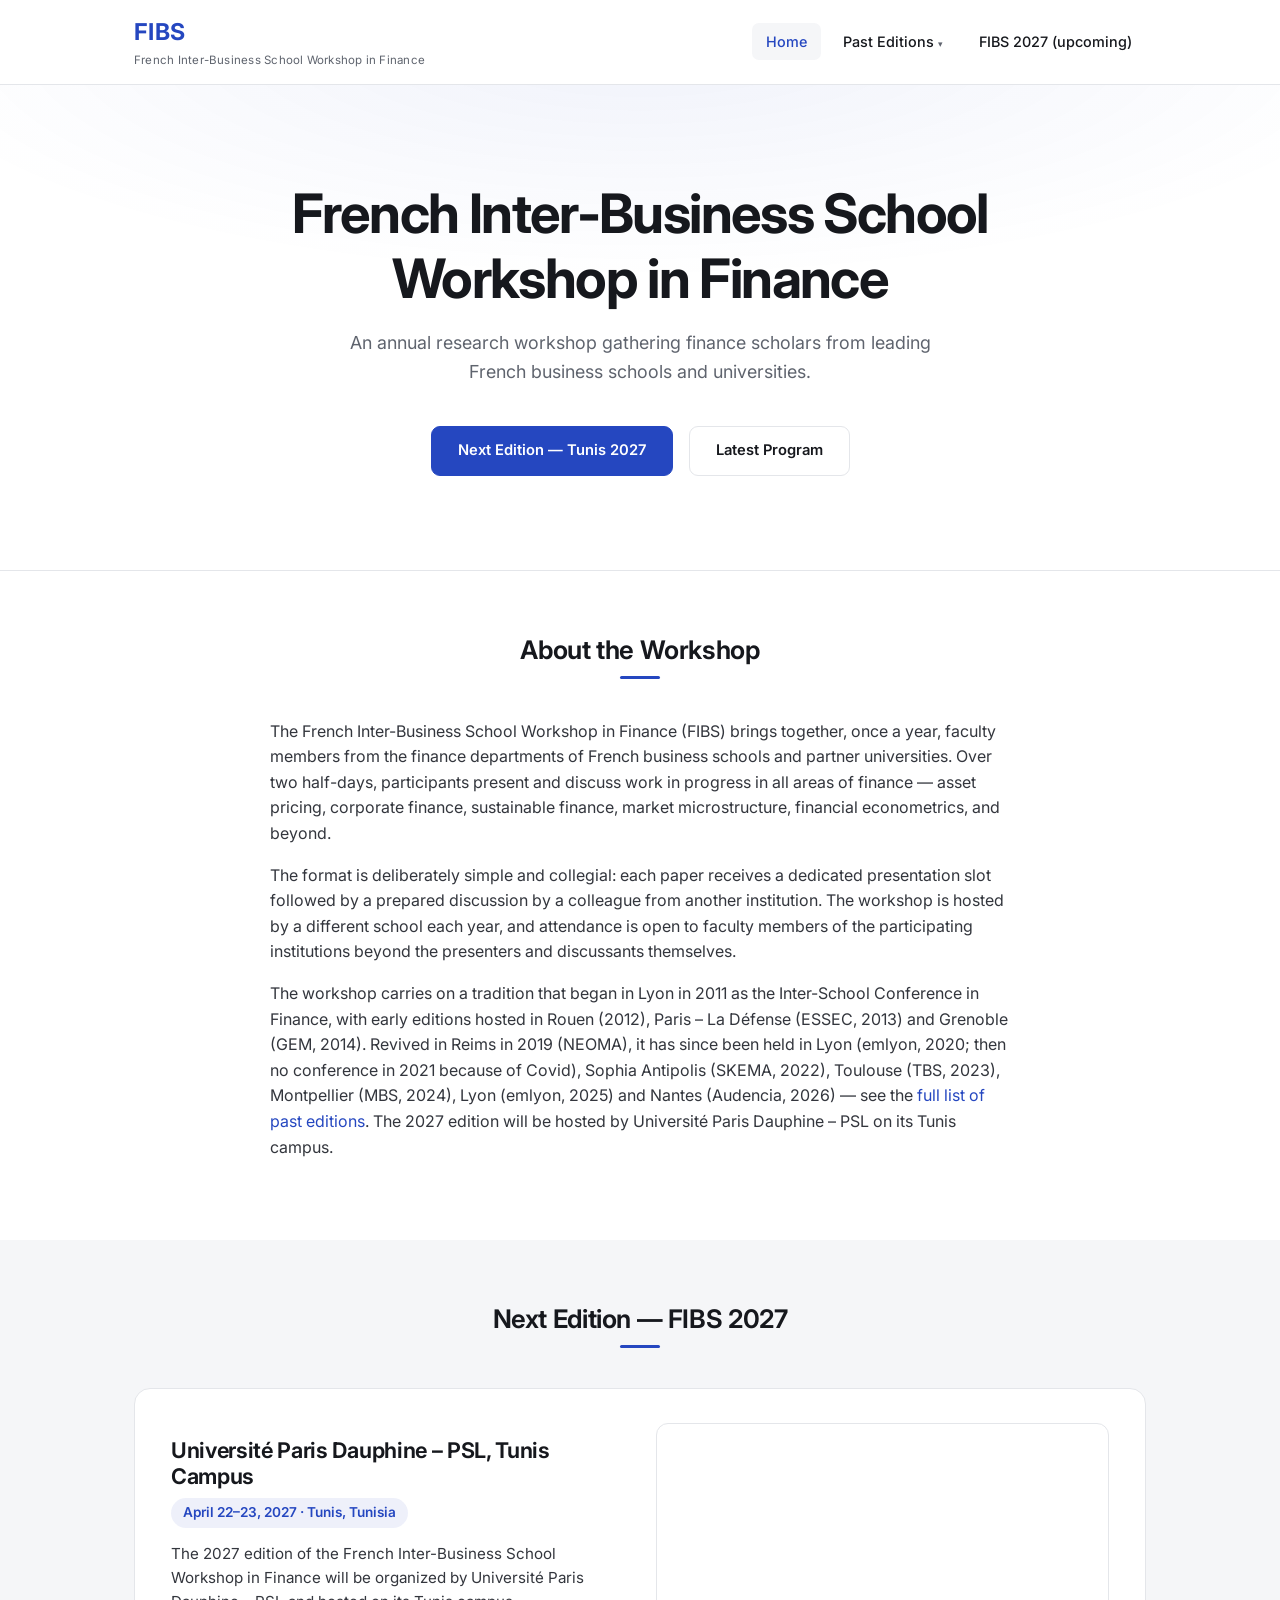
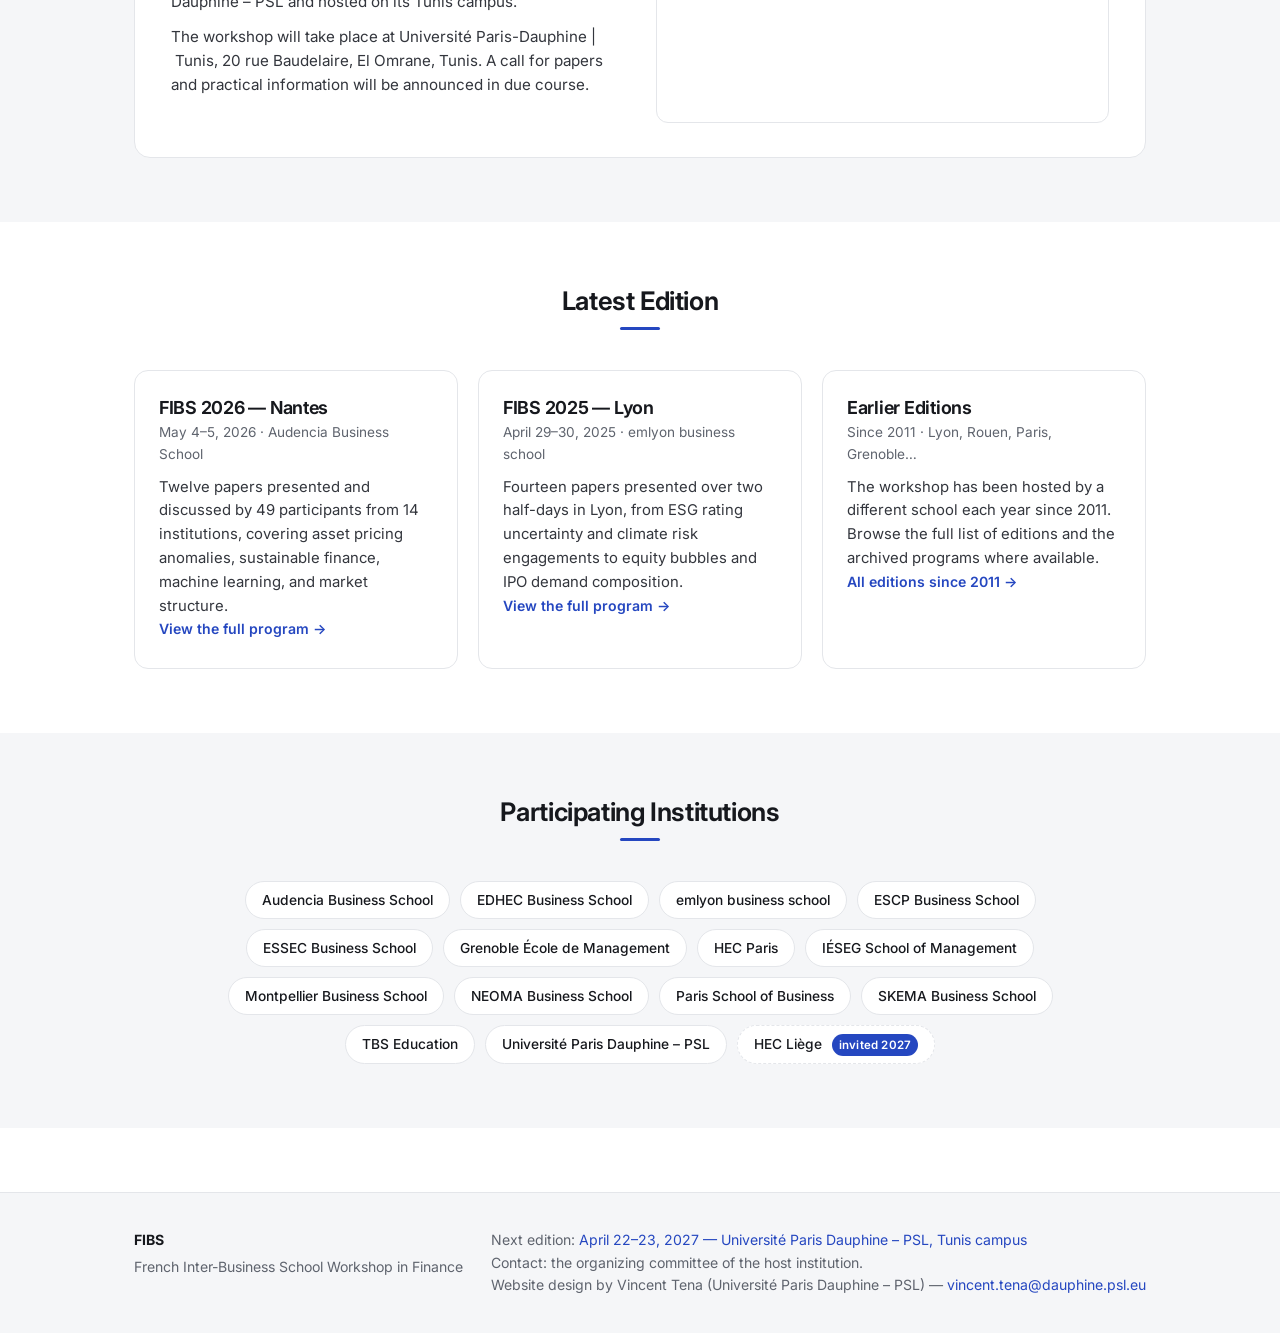
==== commit c60888e4: "Update 2027 description" ====
--- a/index.html
+++ b/index.html
@@ -64,7 +64,7 @@
         <h3>Université Paris Dauphine – PSL, Tunis Campus</h3>
         <div class="when">April 22–23, 2027 · Tunis, Tunisia</div>
         <p>The 2027 edition of the French Inter-Business School Workshop in Finance will be organized by Université Paris Dauphine&nbsp;–&nbsp;PSL and hosted on its Tunis campus.</p>
-        <p>The workshop will take place at Université Paris-Dauphine&nbsp;|&nbsp;Tunis, 20 rue Baudelaire, El Omrane, Tunis. Exact dates, call for papers, and practical information will be announced in due course.</p>
+        <p>The workshop will take place at Université Paris-Dauphine&nbsp;|&nbsp;Tunis, 20 rue Baudelaire, El Omrane, Tunis. A call for papers and practical information will be announced in due course.</p>
       </div>
       <div class="map-frame">
         <iframe title="Map — Université Paris-Dauphine Tunis"
